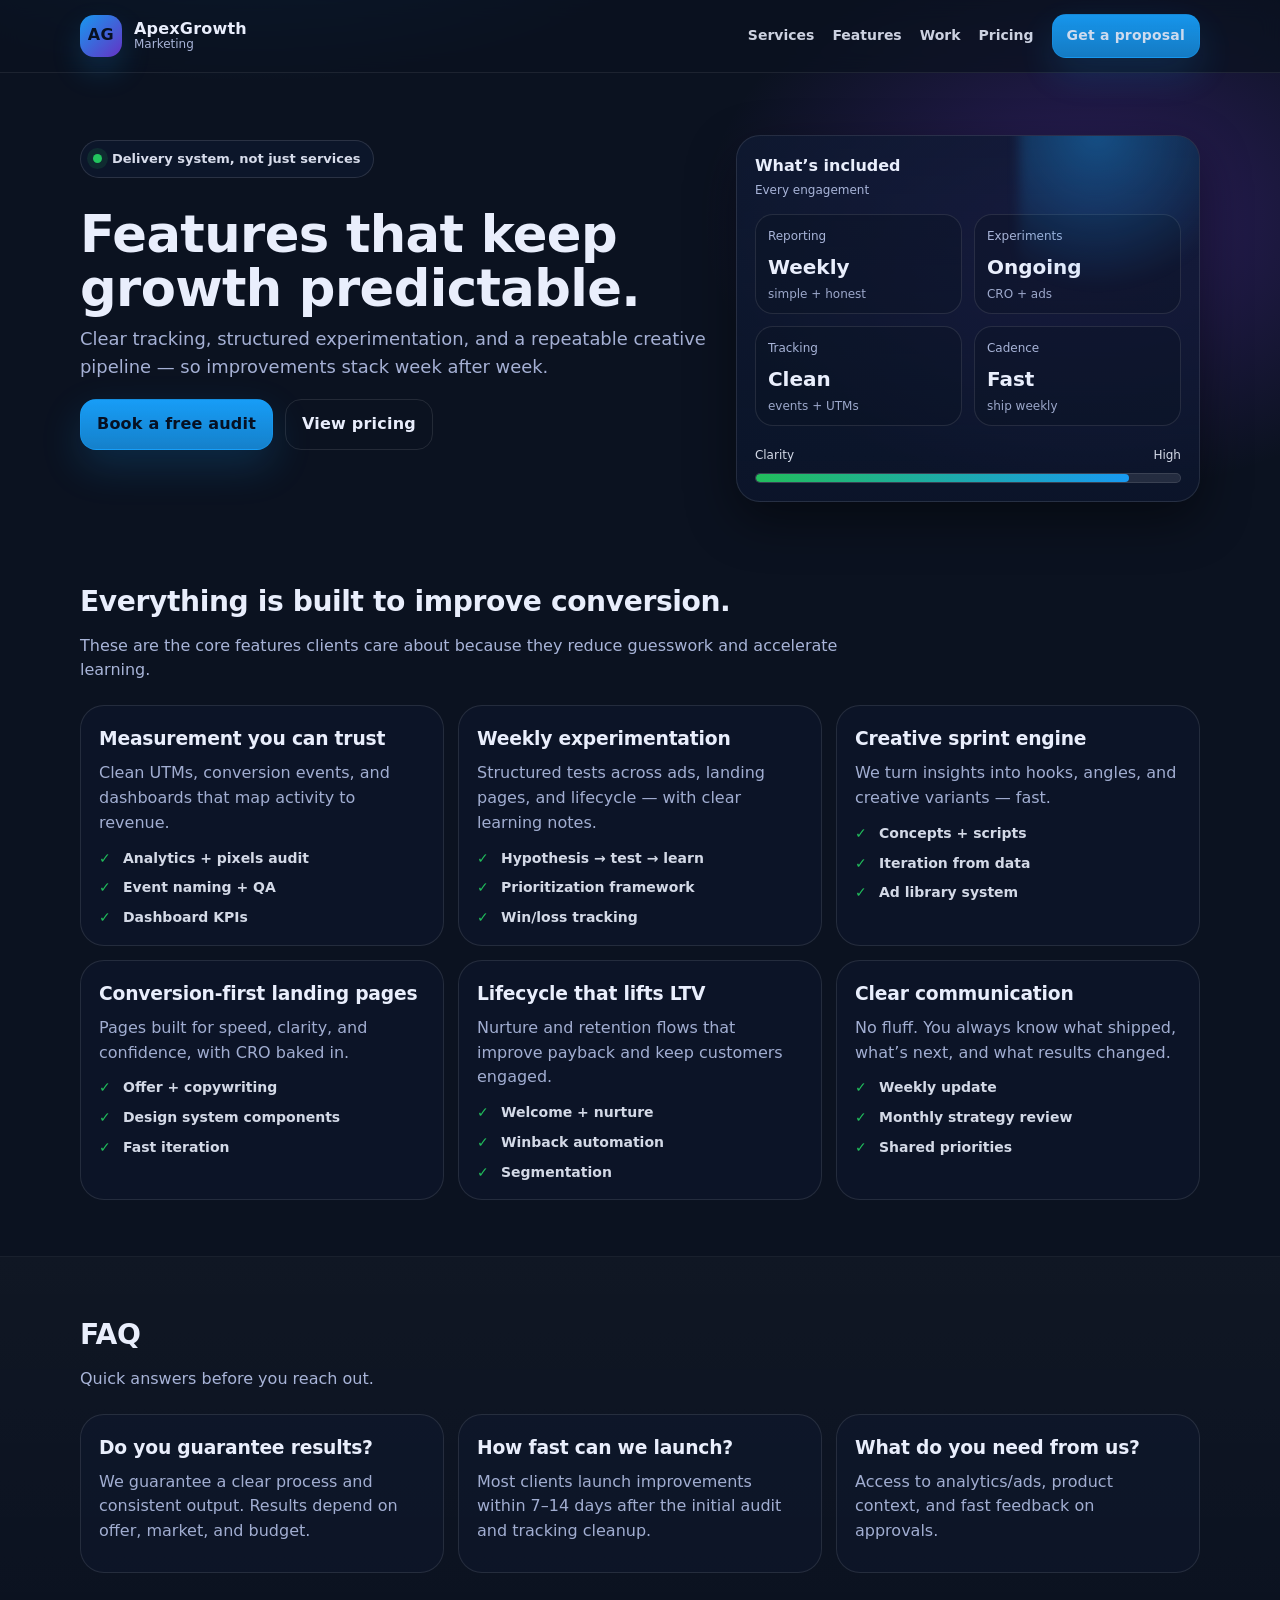
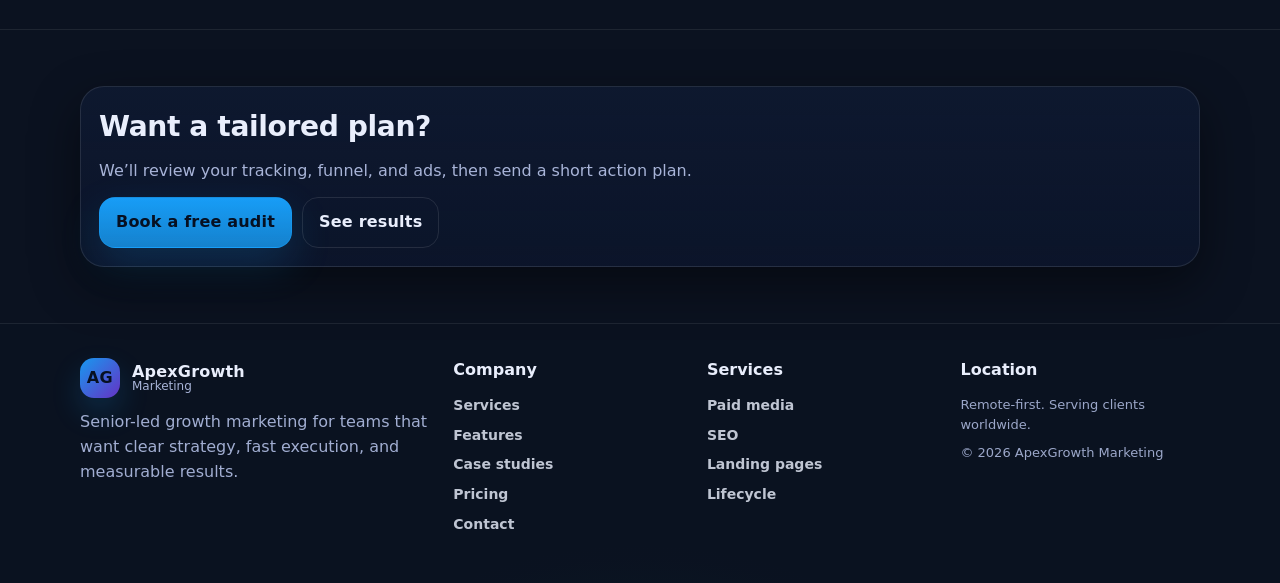
==== features.html @ e9d01a50 "Add Features page and navigation link Adds a new features page and links it from the header and foot" ====
<!doctype html>
<html lang="en">
  <head>
    <meta charset="UTF-8" />
    <meta name="viewport" content="width=device-width, initial-scale=1" />

    <title>Features — ApexGrowth Marketing</title>
    <meta
      name="description"
      content="Explore the features behind our marketing delivery system: reporting, experimentation, creative sprints, and conversion-focused execution."
    />
    <meta name="theme-color" content="#0b1220" />
    <meta name="robots" content="index,follow" />

    <meta property="og:title" content="Features — ApexGrowth Marketing" />
    <meta
      property="og:description"
      content="Reporting, experimentation, creative sprints, and conversion-focused execution."
    />
    <meta property="og:type" content="website" />

    <link rel="icon" href="data:image/svg+xml,%3Csvg xmlns='http://www.w3.org/2000/svg' viewBox='0 0 64 64'%3E%3Cpath fill='%2318a0fb' d='M32 6l24 12v28L32 58 8 46V18z'/%3E%3Cpath fill='%230b1220' d='M20 40l12-22 12 22h-7l-5-10-5 10z'/%3E%3C/svg%3E" />
    <link rel="stylesheet" href="styles.css" />
  </head>
  <body>
    <a class="skip-link" href="#main">Skip to content</a>

    <header class="header" id="top">
      <div class="container header__inner">
        <a class="brand" href="index.html#top" aria-label="ApexGrowth Home">
          <span class="brand__mark" aria-hidden="true">AG</span>
          <span class="brand__text">
            <span class="brand__name">ApexGrowth</span>
            <span class="brand__tag">Marketing</span>
          </span>
        </a>

        <nav class="nav" aria-label="Primary">
          <button class="nav__toggle" type="button" aria-expanded="false" aria-controls="nav-links">
            <span class="sr-only">Toggle menu</span>
            <span class="nav__toggleBars" aria-hidden="true"></span>
          </button>
          <div class="nav__links" id="nav-links">
            <a href="index.html#services">Services</a>
            <a href="features.html" aria-current="page">Features</a>
            <a href="index.html#work">Work</a>
            <a href="index.html#pricing">Pricing</a>
            <a href="index.html#contact" class="btn btn--small">Get a proposal</a>
          </div>
        </nav>
      </div>
    </header>

    <main id="main">
      <section class="hero">
        <div class="container hero__grid">
          <div class="hero__copy">
            <p class="pill">
              <span class="dot" aria-hidden="true"></span>
              Delivery system, not just services
            </p>
            <h1>Features that keep growth predictable.</h1>
            <p class="lead">
              Clear tracking, structured experimentation, and a repeatable creative pipeline — so improvements stack
              week after week.
            </p>
            <div class="hero__cta">
              <a class="btn" href="index.html#contact">Book a free audit</a>
              <a class="btn btn--ghost" href="index.html#pricing">View pricing</a>
            </div>
          </div>

          <div class="hero__card" role="region" aria-label="What you get">
            <div class="card card--glow">
              <div class="card__header">
                <p class="card__title">What’s included</p>
                <p class="card__subtitle">Every engagement</p>
              </div>
              <div class="card__grid">
                <div class="metric">
                  <p class="metric__label">Reporting</p>
                  <p class="metric__value">Weekly</p>
                  <p class="metric__note">simple + honest</p>
                </div>
                <div class="metric">
                  <p class="metric__label">Experiments</p>
                  <p class="metric__value">Ongoing</p>
                  <p class="metric__note">CRO + ads</p>
                </div>
                <div class="metric">
                  <p class="metric__label">Tracking</p>
                  <p class="metric__value">Clean</p>
                  <p class="metric__note">events + UTMs</p>
                </div>
                <div class="metric">
                  <p class="metric__label">Cadence</p>
                  <p class="metric__value">Fast</p>
                  <p class="metric__note">ship weekly</p>
                </div>
              </div>
              <div class="card__footer">
                <div class="progress">
                  <span class="progress__label">Clarity</span>
                  <span class="progress__value">High</span>
                </div>
                <div class="bar" aria-hidden="true"><span style="width: 88%"></span></div>
              </div>
            </div>
          </div>
        </div>
      </section>

      <section class="section" aria-label="Feature highlights">
        <div class="container">
          <div class="section__head">
            <h2>Everything is built to improve conversion.</h2>
            <p>These are the core features clients care about because they reduce guesswork and accelerate learning.</p>
          </div>

          <div class="grid grid--3">
            <article class="feature">
              <h3>Measurement you can trust</h3>
              <p>Clean UTMs, conversion events, and dashboards that map activity to revenue.</p>
              <ul class="checklist">
                <li>Analytics + pixels audit</li>
                <li>Event naming + QA</li>
                <li>Dashboard KPIs</li>
              </ul>
            </article>

            <article class="feature">
              <h3>Weekly experimentation</h3>
              <p>Structured tests across ads, landing pages, and lifecycle — with clear learning notes.</p>
              <ul class="checklist">
                <li>Hypothesis → test → learn</li>
                <li>Prioritization framework</li>
                <li>Win/loss tracking</li>
              </ul>
            </article>

            <article class="feature">
              <h3>Creative sprint engine</h3>
              <p>We turn insights into hooks, angles, and creative variants — fast.</p>
              <ul class="checklist">
                <li>Concepts + scripts</li>
                <li>Iteration from data</li>
                <li>Ad library system</li>
              </ul>
            </article>

            <article class="feature">
              <h3>Conversion-first landing pages</h3>
              <p>Pages built for speed, clarity, and confidence, with CRO baked in.</p>
              <ul class="checklist">
                <li>Offer + copywriting</li>
                <li>Design system components</li>
                <li>Fast iteration</li>
              </ul>
            </article>

            <article class="feature">
              <h3>Lifecycle that lifts LTV</h3>
              <p>Nurture and retention flows that improve payback and keep customers engaged.</p>
              <ul class="checklist">
                <li>Welcome + nurture</li>
                <li>Winback automation</li>
                <li>Segmentation</li>
              </ul>
            </article>

            <article class="feature">
              <h3>Clear communication</h3>
              <p>No fluff. You always know what shipped, what’s next, and what results changed.</p>
              <ul class="checklist">
                <li>Weekly update</li>
                <li>Monthly strategy review</li>
                <li>Shared priorities</li>
              </ul>
            </article>
          </div>
        </div>
      </section>

      <section class="section section--alt" aria-label="FAQ">
        <div class="container">
          <div class="section__head">
            <h2>FAQ</h2>
            <p>Quick answers before you reach out.</p>
          </div>

          <div class="grid grid--3">
            <article class="feature">
              <h3>Do you guarantee results?</h3>
              <p>We guarantee a clear process and consistent output. Results depend on offer, market, and budget.</p>
            </article>
            <article class="feature">
              <h3>How fast can we launch?</h3>
              <p>Most clients launch improvements within 7–14 days after the initial audit and tracking cleanup.</p>
            </article>
            <article class="feature">
              <h3>What do you need from us?</h3>
              <p>Access to analytics/ads, product context, and fast feedback on approvals.</p>
            </article>
          </div>
        </div>
      </section>

      <section class="section" aria-label="CTA">
        <div class="container">
          <div class="card" style="padding: 18px">
            <div class="section__head" style="margin-bottom: 0">
              <h2>Want a tailored plan?</h2>
              <p>We’ll review your tracking, funnel, and ads, then send a short action plan.</p>
            </div>
            <div style="display: flex; gap: 10px; flex-wrap: wrap; margin-top: 14px">
              <a class="btn" href="index.html#contact">Book a free audit</a>
              <a class="btn btn--ghost" href="index.html#work">See results</a>
            </div>
          </div>
        </div>
      </section>
    </main>

    <footer class="footer">
      <div class="container footer__grid">
        <div>
          <div class="brand brand--footer">
            <span class="brand__mark" aria-hidden="true">AG</span>
            <span class="brand__text">
              <span class="brand__name">ApexGrowth</span>
              <span class="brand__tag">Marketing</span>
            </span>
          </div>
          <p class="footer__blurb">
            Senior-led growth marketing for teams that want clear strategy, fast execution, and measurable results.
          </p>
        </div>

        <div class="footer__col">
          <div class="footer__title">Company</div>
          <a href="index.html#services">Services</a>
          <a href="features.html">Features</a>
          <a href="index.html#work">Case studies</a>
          <a href="index.html#pricing">Pricing</a>
          <a href="index.html#contact">Contact</a>
        </div>

        <div class="footer__col">
          <div class="footer__title">Services</div>
          <a href="index.html#services">Paid media</a>
          <a href="index.html#services">SEO</a>
          <a href="index.html#services">Landing pages</a>
          <a href="index.html#services">Lifecycle</a>
        </div>

        <div class="footer__col">
          <div class="footer__title">Location</div>
          <p class="footer__muted">Remote-first. Serving clients worldwide.</p>
          <p class="footer__muted">© <span id="year"></span> ApexGrowth Marketing</p>
        </div>
      </div>
    </footer>

    <script src="main.js" defer></script>
  </body>
</html>
---- styles.css ----
:root{
  --bg:#0b1220;
  --panel:#0f1a33;
  --panel2:#0c1730;
  --text:#e9eefc;
  --muted:#a8b4d8;
  --line:rgba(255,255,255,.10);
  --brand:#18a0fb;
  --brand2:#7c3aed;
  --good:#22c55e;
  --shadow:0 18px 50px rgba(0,0,0,.45);
  --radius:18px;
  --radius2:24px;
  --container:1120px;
}

*{box-sizing:border-box}
html{scroll-behavior:smooth}
body{
  margin:0;
  font-family: ui-sans-serif, system-ui, -apple-system, Segoe UI, Roboto, Helvetica, Arial, "Apple Color Emoji","Segoe UI Emoji";
  color:var(--text);
  background:
    radial-gradient(900px 500px at 20% -10%, rgba(24,160,251,.35), transparent 60%),
    radial-gradient(700px 500px at 85% 10%, rgba(124,58,237,.30), transparent 55%),
    radial-gradient(800px 800px at 50% 120%, rgba(34,197,94,.16), transparent 60%),
    var(--bg);
  line-height:1.55;
}
a{color:inherit; text-decoration:none}
img{max-width:100%; height:auto}

.container{
  width:min(var(--container), calc(100% - 40px));
  margin:0 auto;
}

.sr-only{
  position:absolute;
  width:1px;height:1px;
  padding:0;margin:-1px;
  overflow:hidden;clip:rect(0,0,0,0);
  white-space:nowrap;border:0;
}

.skip-link{
  position:absolute;
  left:12px; top:12px;
  transform:translateY(-200%);
  background:rgba(15,26,51,.95);
  border:1px solid var(--line);
  padding:10px 12px;
  border-radius:12px;
  z-index:9999;
}
.skip-link:focus{transform:translateY(0)}

/* Header */
.header{
  position:sticky;
  top:0;
  z-index:1000;
  background:rgba(11,18,32,.70);
  backdrop-filter: blur(10px);
  border-bottom:1px solid rgba(255,255,255,.08);
}
.header__inner{
  display:flex;
  align-items:center;
  justify-content:space-between;
  padding:14px 0;
  gap:16px;
}
.brand{
  display:flex;
  align-items:center;
  gap:12px;
  min-width:200px;
}
.brand__mark{
  width:42px;height:42px;
  border-radius:14px;
  display:grid;
  place-items:center;
  background:linear-gradient(135deg, rgba(24,160,251,.95), rgba(124,58,237,.80));
  box-shadow: 0 14px 30px rgba(24,160,251,.18);
  font-weight:800;
  letter-spacing:.4px;
  color:#071022;
}
.brand__text{display:flex; flex-direction:column; line-height:1.05}
.brand__name{font-weight:800; letter-spacing:.2px}
.brand__tag{font-size:12px; color:var(--muted)}
.brand--footer .brand__mark{width:40px;height:40px}

.nav{display:flex; align-items:center; gap:12px}
.nav__toggle{
  display:none;
  width:42px;height:42px;
  border-radius:14px;
  border:1px solid var(--line);
  background:rgba(15,26,51,.55);
  color:var(--text);
}
.nav__toggleBars{
  display:block;
  width:18px;height:2px;
  background:currentColor;
  border-radius:2px;
  margin:0 auto;
  position:relative;
}
.nav__toggleBars::before,
.nav__toggleBars::after{
  content:"";
  position:absolute;
  left:0;
  width:18px;height:2px;
  background:currentColor;
  border-radius:2px;
}
.nav__toggleBars::before{top:-6px}
.nav__toggleBars::after{top:6px}

.nav__links{
  display:flex;
  align-items:center;
  gap:18px;
}
.nav__links a{
  color:rgba(233,238,252,.92);
  font-weight:600;
  font-size:14px;
  opacity:.95;
}
.nav__links a:hover{opacity:1}

/* Buttons */
.btn{
  display:inline-flex;
  align-items:center;
  justify-content:center;
  gap:10px;
  padding:12px 16px;
  border-radius:16px;
  border:1px solid rgba(24,160,251,.38);
  background:linear-gradient(180deg, rgba(24,160,251,.98), rgba(24,160,251,.78));
  color:#061022;
  font-weight:800;
  letter-spacing:.2px;
  box-shadow: 0 16px 40px rgba(24,160,251,.18);
}
.btn:hover{filter:brightness(1.04)}
.btn:active{transform:translateY(1px)}
.btn--ghost{
  background:transparent;
  color:var(--text);
  border:1px solid var(--line);
  box-shadow:none;
}
.btn--ghost:hover{background:rgba(255,255,255,.06)}
.btn--small{padding:10px 14px; border-radius:14px}

/* Hero */
.hero{padding:54px 0 22px}
.hero__grid{
  display:grid;
  grid-template-columns: 1.15fr .85fr;
  align-items:start;
  gap:28px;
}
.pill{
  display:inline-flex;
  align-items:center;
  gap:10px;
  padding:8px 12px;
  border-radius:999px;
  border:1px solid rgba(255,255,255,.12);
  background:rgba(15,26,51,.55);
  color:rgba(233,238,252,.92);
  font-weight:650;
  font-size:13px;
}
.dot{width:9px;height:9px;border-radius:50%;background:var(--good); box-shadow:0 0 0 6px rgba(34,197,94,.12)}
.hero h1{
  margin:16px 0 10px;
  font-size: clamp(34px, 4vw, 52px);
  line-height:1.06;
  letter-spacing:-.6px;
}
.lead{
  margin:0;
  color:rgba(168,180,216,.98);
  font-size: clamp(16px, 1.4vw, 18px);
  max-width: 60ch;
}
.hero__cta{display:flex; gap:12px; margin:18px 0 22px; flex-wrap:wrap}

.hero__stats{
  display:grid;
  grid-template-columns: repeat(3, minmax(0, 1fr));
  gap:12px;
  margin:0;
}
.stat{
  padding:14px 14px 12px;
  border-radius: var(--radius);
  border:1px solid rgba(255,255,255,.10);
  background:rgba(15,26,51,.40);
}
.stat dt{font-size:12px; color:var(--muted); margin:0 0 6px}
.stat dd{margin:0; font-weight:900; font-size:18px}

.trust{margin-top:18px}
.trust__label{display:block; font-size:12px; color:var(--muted); margin-bottom:8px}
.trust__logos{
  display:flex;
  flex-wrap:wrap;
  gap:10px;
  opacity:.9;
}
.trust__logos span{
  padding:8px 10px;
  border-radius: 999px;
  border:1px solid rgba(255,255,255,.10);
  background:rgba(11,18,32,.25);
  font-weight:700;
  font-size:12px;
  letter-spacing:.2px;
}

.card{
  border-radius: var(--radius2);
  border:1px solid rgba(255,255,255,.10);
  background:linear-gradient(180deg, rgba(15,26,51,.78), rgba(12,23,48,.62));
  box-shadow: var(--shadow);
}
.card--glow{
  position:relative;
  overflow:hidden;
}
.card--glow::before{
  content:"";
  position:absolute;
  inset:-80px -80px auto auto;
  width:260px;height:260px;
  background:radial-gradient(circle at 30% 30%, rgba(24,160,251,.40), transparent 60%);
  filter: blur(6px);
}
.hero__card{padding-top:8px}
.card__header{padding:18px 18px 0}
.card__title{margin:0; font-weight:850}
.card__subtitle{margin:3px 0 0; color:var(--muted); font-size:12px}
.card__grid{
  display:grid;
  grid-template-columns: repeat(2, minmax(0, 1fr));
  gap:12px;
  padding:14px 18px 10px;
}
.metric{
  padding:12px 12px 10px;
  border-radius: var(--radius);
  border:1px solid rgba(255,255,255,.10);
  background:rgba(11,18,32,.35);
}
.metric__label{margin:0; color:var(--muted); font-size:12px}
.metric__value{margin:6px 0 0; font-size:20px; font-weight:900}
.metric__note{margin:2px 0 0; color:rgba(168,180,216,.92); font-size:12px}
.card__footer{padding:0 18px 18px}
.progress{
  display:flex;
  justify-content:space-between;
  margin:10px 0 8px;
  font-size:12px;
  color:rgba(233,238,252,.9);
}
.bar{
  height:10px;
  border-radius:999px;
  background:rgba(255,255,255,.10);
  border:1px solid rgba(255,255,255,.10);
  overflow:hidden;
}
.bar span{
  display:block;
  height:100%;
  border-radius:999px;
  background:linear-gradient(90deg, rgba(34,197,94,.95), rgba(24,160,251,.95));
}

/* Sections */
.section{padding:56px 0}
.section--alt{
  background: linear-gradient(180deg, rgba(255,255,255,.02), rgba(255,255,255,0));
  border-top:1px solid rgba(255,255,255,.06);
  border-bottom:1px solid rgba(255,255,255,.06);
}
.section__head{
  display:flex;
  flex-direction:column;
  gap:10px;
  margin-bottom: 22px;
}
.section__head h2{
  margin:0;
  font-size: clamp(24px, 2.2vw, 34px);
  letter-spacing:-.4px;
}
.section__head p{margin:0; color:var(--muted); max-width: 78ch}

.grid{display:grid; gap:14px}
.grid--3{grid-template-columns: repeat(3, minmax(0, 1fr))}

.feature,.case,.price,.quote{
  padding:18px 18px 16px;
  border-radius: var(--radius2);
  border:1px solid rgba(255,255,255,.10);
  background:rgba(15,26,51,.40);
}
.feature h3,.case h3,.price h3{margin:0 0 8px; letter-spacing:-.2px}
.feature p,.case p,.price p{margin:0 0 12px; color:rgba(168,180,216,.96)}

.checklist{
  list-style:none;
  padding:0;
  margin:0;
  display:grid;
  gap:8px;
}
.checklist li{
  position:relative;
  padding-left:24px;
  color:rgba(233,238,252,.90);
  font-weight:650;
  font-size:14px;
}
.checklist li::before{
  content:"✓";
  position:absolute;
  left:0; top:0;
  color:rgba(34,197,94,.95);
  font-weight:900;
}

.case__badge{
  display:inline-flex;
  padding:6px 10px;
  border-radius:999px;
  border:1px solid rgba(255,255,255,.10);
  background:rgba(11,18,32,.30);
  color:rgba(233,238,252,.92);
  font-size:12px;
  font-weight:750;
  margin-bottom:10px;
}
.case__results{
  display:grid;
  grid-template-columns: repeat(3, minmax(0, 1fr));
  gap:10px;
  margin:12px 0 0;
}
.case__results dt{font-size:12px; color:var(--muted); margin:0 0 4px}
.case__results dd{margin:0; font-weight:900}

.steps{
  list-style:none;
  padding:0;
  margin:0;
  display:grid;
  grid-template-columns: repeat(4, minmax(0, 1fr));
  gap:12px;
}
.step{
  padding:18px 18px 16px;
  border-radius: var(--radius2);
  border:1px solid rgba(255,255,255,.10);
  background:rgba(15,26,51,.40);
}
.step__num{
  font-weight:950;
  letter-spacing:.2px;
  color:rgba(24,160,251,.95);
  margin-bottom:10px;
}
.step h3{margin:0 0 8px}
.step p{margin:0; color:rgba(168,180,216,.96)}

.price__top{
  display:flex;
  align-items:center;
  justify-content:space-between;
  gap:12px;
}
.badge{
  padding:6px 10px;
  border-radius:999px;
  background:rgba(24,160,251,.16);
  border:1px solid rgba(24,160,251,.28);
  color:rgba(233,238,252,.92);
  font-weight:800;
  font-size:12px;
}
.price__tag{margin:0 0 12px; color:rgba(168,180,216,.96)}
.price__value{
  margin:0 0 10px;
  font-size:34px;
  letter-spacing:-.4px;
  font-weight:950;
}
.price__value span{font-size:14px; color:var(--muted); font-weight:700}
.price--featured{
  background:linear-gradient(180deg, rgba(24,160,251,.20), rgba(15,26,51,.48));
  border-color: rgba(24,160,251,.28);
  box-shadow: 0 22px 60px rgba(24,160,251,.12);
}
.price .btn{width:100%}

.fineprint{
  margin:12px 0 0;
  color:rgba(168,180,216,.86);
  font-size:12px;
}

.quote blockquote{
  margin:0 0 14px;
  color:rgba(233,238,252,.92);
  font-weight:650;
}
.quote figcaption{
  display:flex;
  align-items:center;
  gap:10px;
  color:rgba(168,180,216,.96);
}
.avatar{
  width:40px;height:40px;
  border-radius:14px;
  display:grid;place-items:center;
  background:rgba(255,255,255,.08);
  border:1px solid rgba(255,255,255,.10);
  font-weight:900;
  color:rgba(233,238,252,.92);
}
.quote__name{font-weight:900; color:rgba(233,238,252,.92)}
.quote__role{font-size:12px}

/* Contact */
.contact{
  display:grid;
  grid-template-columns: 1fr 1fr;
  gap:18px;
  align-items:start;
}
.contact__copy h2{margin:0 0 8px}
.contact__copy p{margin:0 0 14px; color:rgba(168,180,216,.96)}
.contact__highlights{display:grid; gap:10px; margin-top:10px}
.mini{
  padding:12px 14px;
  border-radius: var(--radius2);
  border:1px solid rgba(255,255,255,.10);
  background:rgba(15,26,51,.35);
}
.mini__kicker{font-size:12px; color:var(--muted); margin-bottom:4px; font-weight:750}
.mini__text a{text-decoration:underline; text-underline-offset:3px}

.form{padding:18px}
.form label{display:flex; flex-direction:column; gap:6px; margin-bottom:12px}
.form span{font-weight:750; font-size:13px; color:rgba(233,238,252,.92)}
.form__row{
  display:grid;
  grid-template-columns: 1fr 1fr;
  gap:12px;
}
input, select, textarea{
  width:100%;
  padding:12px 12px;
  border-radius: 14px;
  border:1px solid rgba(255,255,255,.12);
  background:rgba(11,18,32,.42);
  color:var(--text);
  outline:none;
}
textarea{resize:vertical}
input::placeholder, textarea::placeholder{color:rgba(168,180,216,.75)}
input:focus, select:focus, textarea:focus{
  border-color: rgba(24,160,251,.60);
  box-shadow: 0 0 0 4px rgba(24,160,251,.14);
}
.form__actions{display:flex; gap:12px; align-items:center; flex-wrap:wrap}
.form__fineprint{margin:0; font-size:12px; color:rgba(168,180,216,.86); max-width: 40ch}
.form__status{margin:10px 0 0; color:rgba(233,238,252,.92); font-weight:700}

/* Footer */
.footer{
  padding:34px 0 48px;
  border-top:1px solid rgba(255,255,255,.08);
  background:rgba(11,18,32,.35);
}
.footer__grid{
  display:grid;
  grid-template-columns: 1.2fr .8fr .8fr .8fr;
  gap:14px;
}
.footer__blurb{margin:12px 0 0; color:rgba(168,180,216,.96); max-width: 52ch}
.footer__col{display:flex; flex-direction:column; gap:8px}
.footer__title{font-weight:900; margin-bottom:4px}
.footer__col a{color:rgba(233,238,252,.90); font-weight:650; font-size:14px; opacity:.9}
.footer__col a:hover{opacity:1; text-decoration:underline; text-underline-offset:3px}
.footer__muted{margin:0; color:rgba(168,180,216,.92); font-size:13px}

/* Responsive */
@media (max-width: 980px){
  .hero__grid{grid-template-columns:1fr}
  .hero{padding-top:38px}
  .steps{grid-template-columns: repeat(2, minmax(0, 1fr))}
  .grid--3{grid-template-columns: repeat(2, minmax(0, 1fr))}
  .contact{grid-template-columns:1fr}
  .footer__grid{grid-template-columns:1fr 1fr}
}
@media (max-width: 680px){
  .nav__toggle{display:inline-grid; place-items:center}
  .nav__links{
    position:absolute;
    right:20px;
    top:62px;
    width:min(320px, calc(100vw - 40px));
    display:none;
    flex-direction:column;
    align-items:stretch;
    gap:10px;
    padding:12px;
    border-radius:18px;
    border:1px solid rgba(255,255,255,.12);
    background:rgba(11,18,32,.92);
    box-shadow: var(--shadow);
  }
  .nav__links.is-open{display:flex}
  .nav__links a{padding:10px 12px; border-radius:14px}
  .nav__links a:hover{background:rgba(255,255,255,.06)}
  .brand{min-width:auto}
  .hero__stats{grid-template-columns:1fr}
  .grid--3{grid-template-columns:1fr}
  .steps{grid-template-columns:1fr}
  .form__row{grid-template-columns:1fr}
  .footer__grid{grid-template-columns:1fr}
}

@media (prefers-reduced-motion: reduce){
  html{scroll-behavior:auto}
  *{transition:none !important; animation:none !important}
}
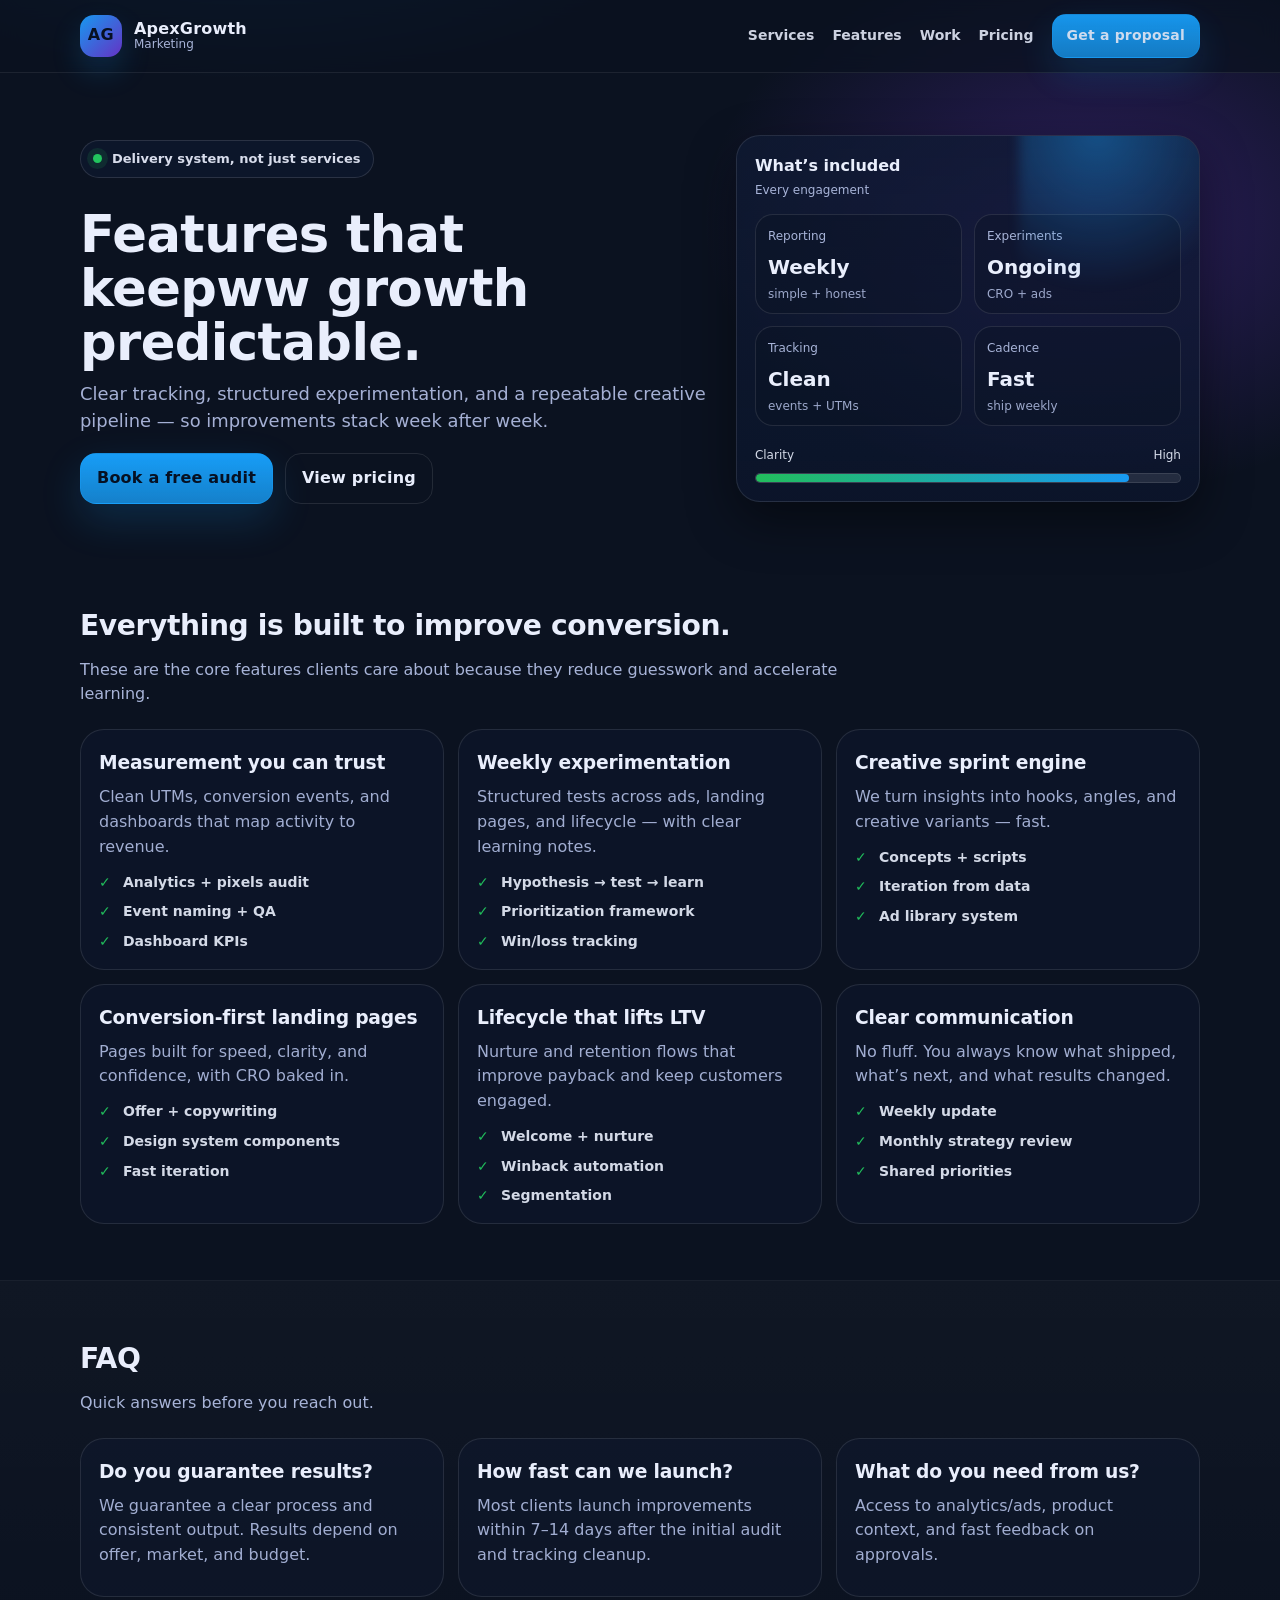
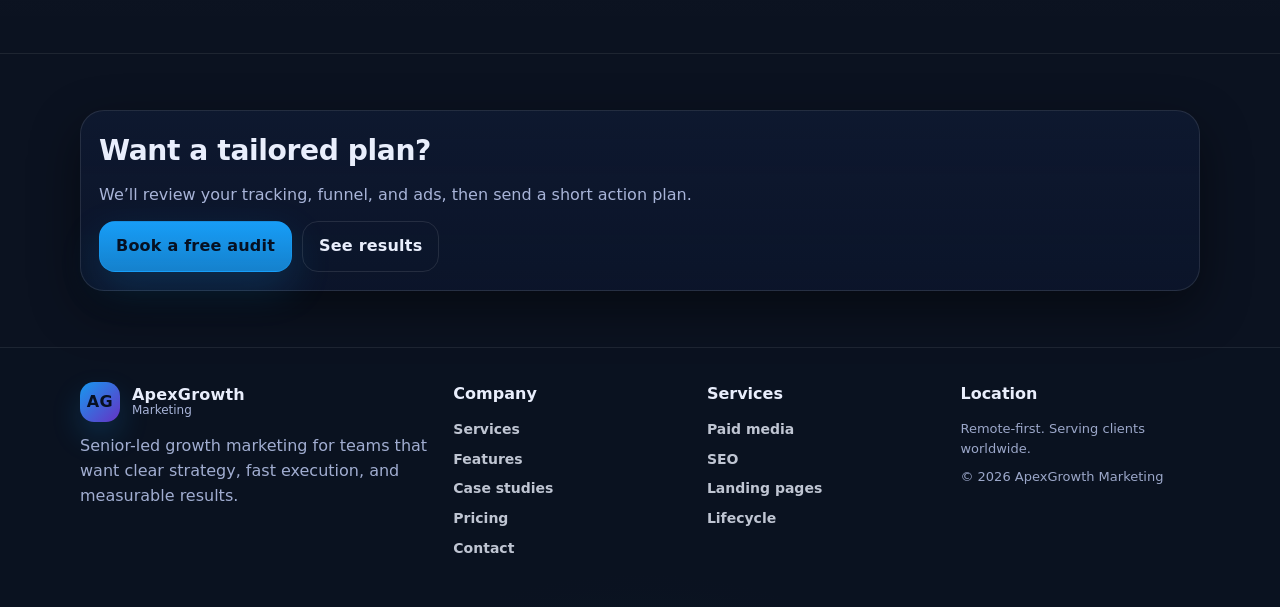
==== commit 5a2133f0: "Mar 17, 2026, 10:47 PM" ====
--- a/features.html
+++ b/features.html
@@ -59,7 +59,7 @@
               <span class="dot" aria-hidden="true"></span>
               Delivery system, not just services
             </p>
-            <h1>Features that keep growth predictable.</h1>
+            <h1>Features that keepww growth predictable.</h1>
             <p class="lead">
               Clear tracking, structured experimentation, and a repeatable creative pipeline — so improvements stack
               week after week.
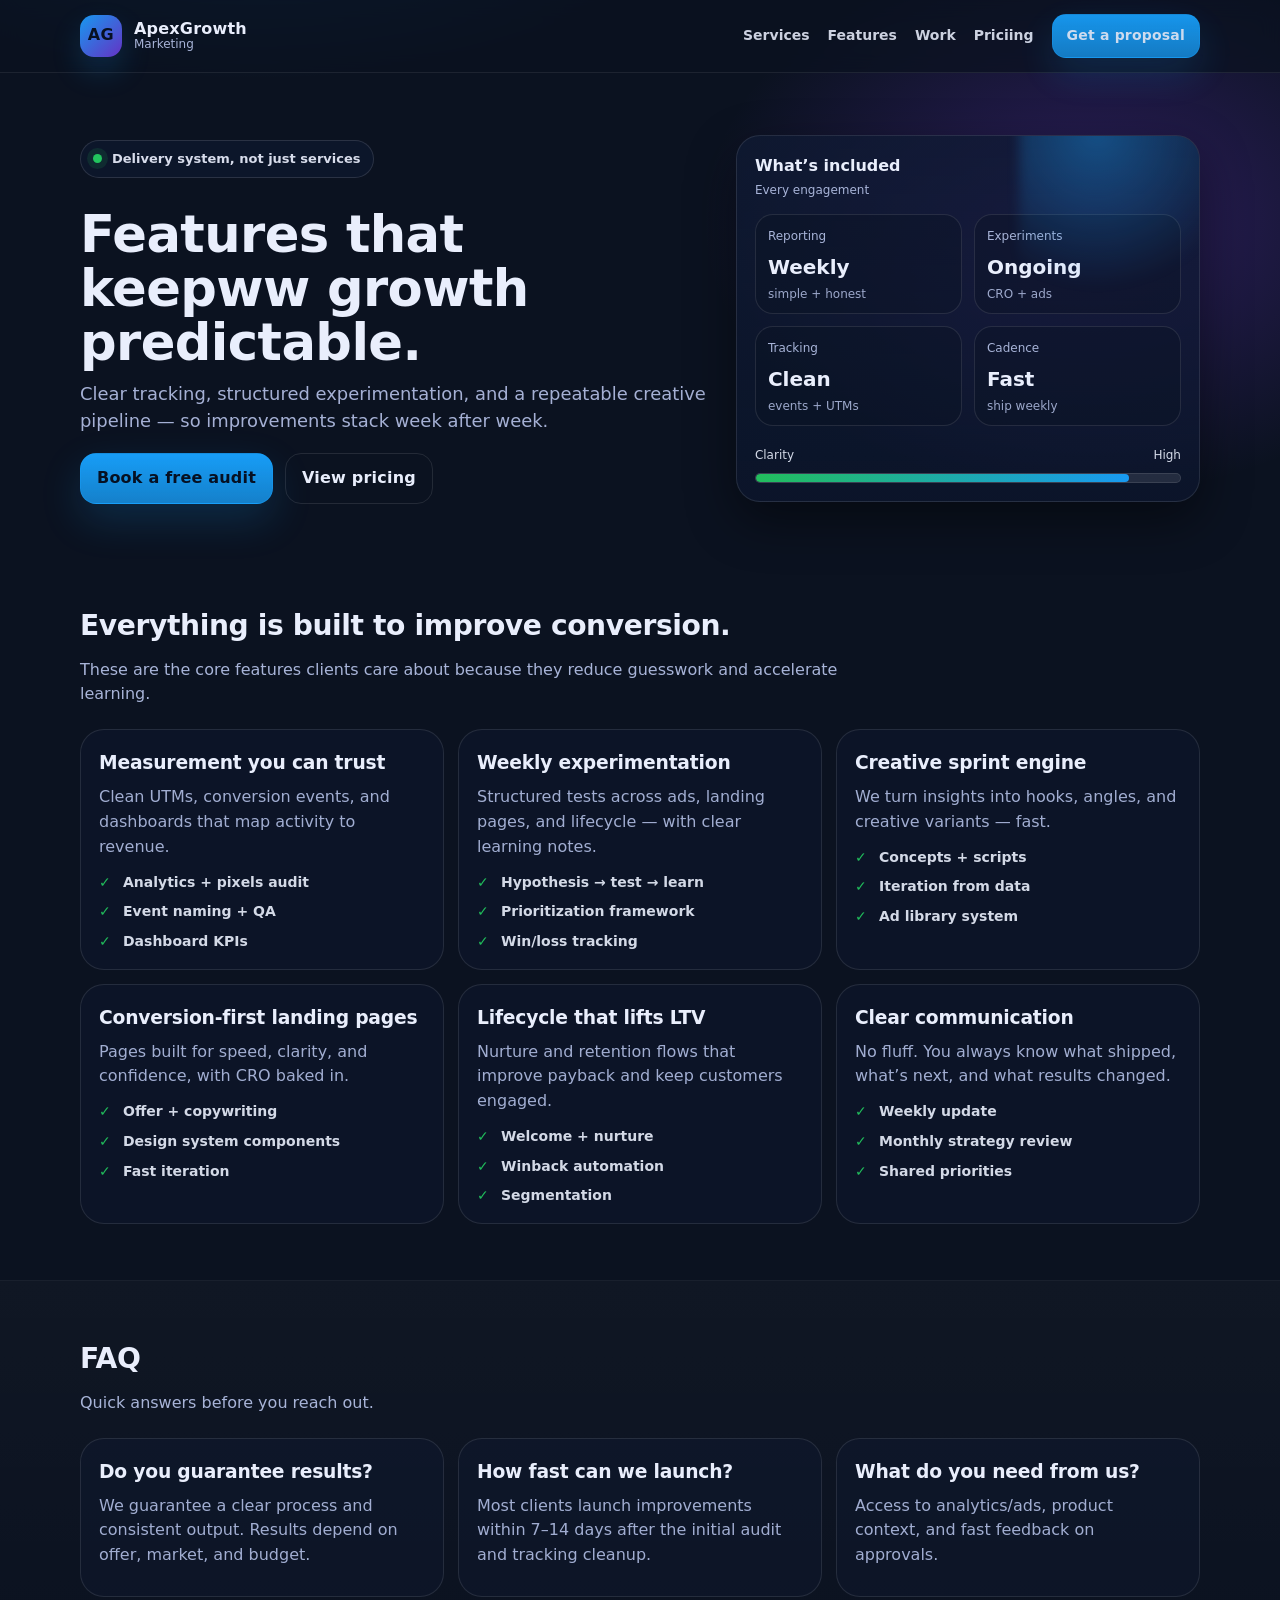
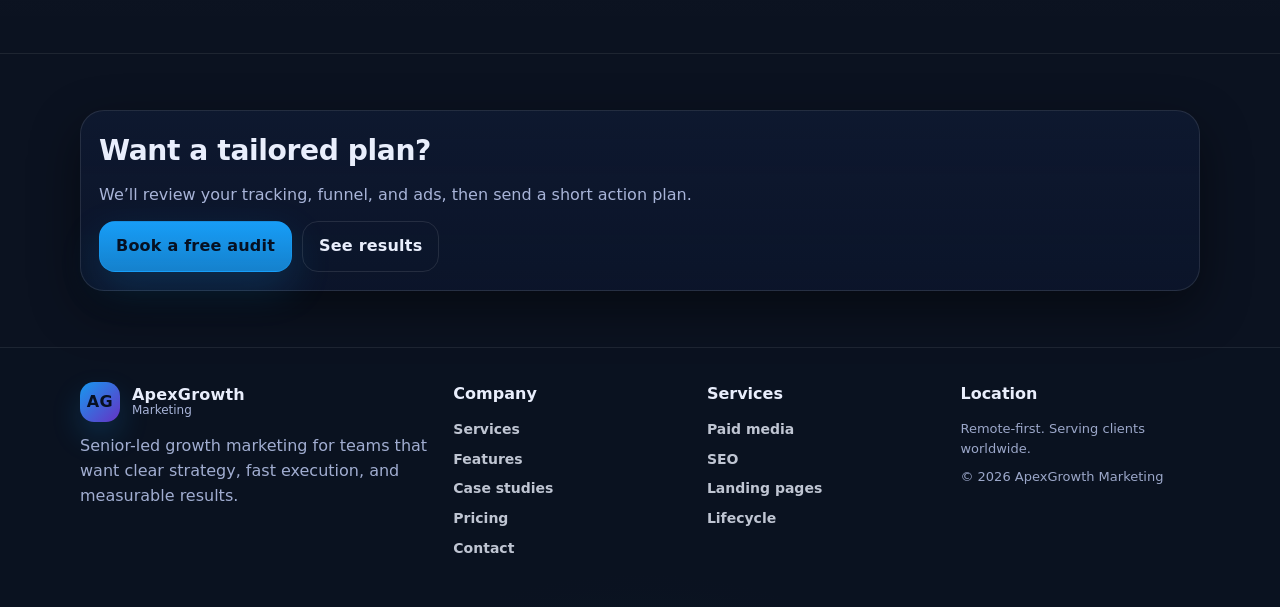
==== commit e422d314: "Mar 17, 2026, 10:53 PM" ====
--- a/features.html
+++ b/features.html
@@ -44,7 +44,7 @@
             <a href="index.html#services">Services</a>
             <a href="features.html" aria-current="page">Features</a>
             <a href="index.html#work">Work</a>
-            <a href="index.html#pricing">Pricing</a>
+            <a href="index.html#pricing">Priciing</a>
             <a href="index.html#contact" class="btn btn--small">Get a proposal</a>
           </div>
         </nav>
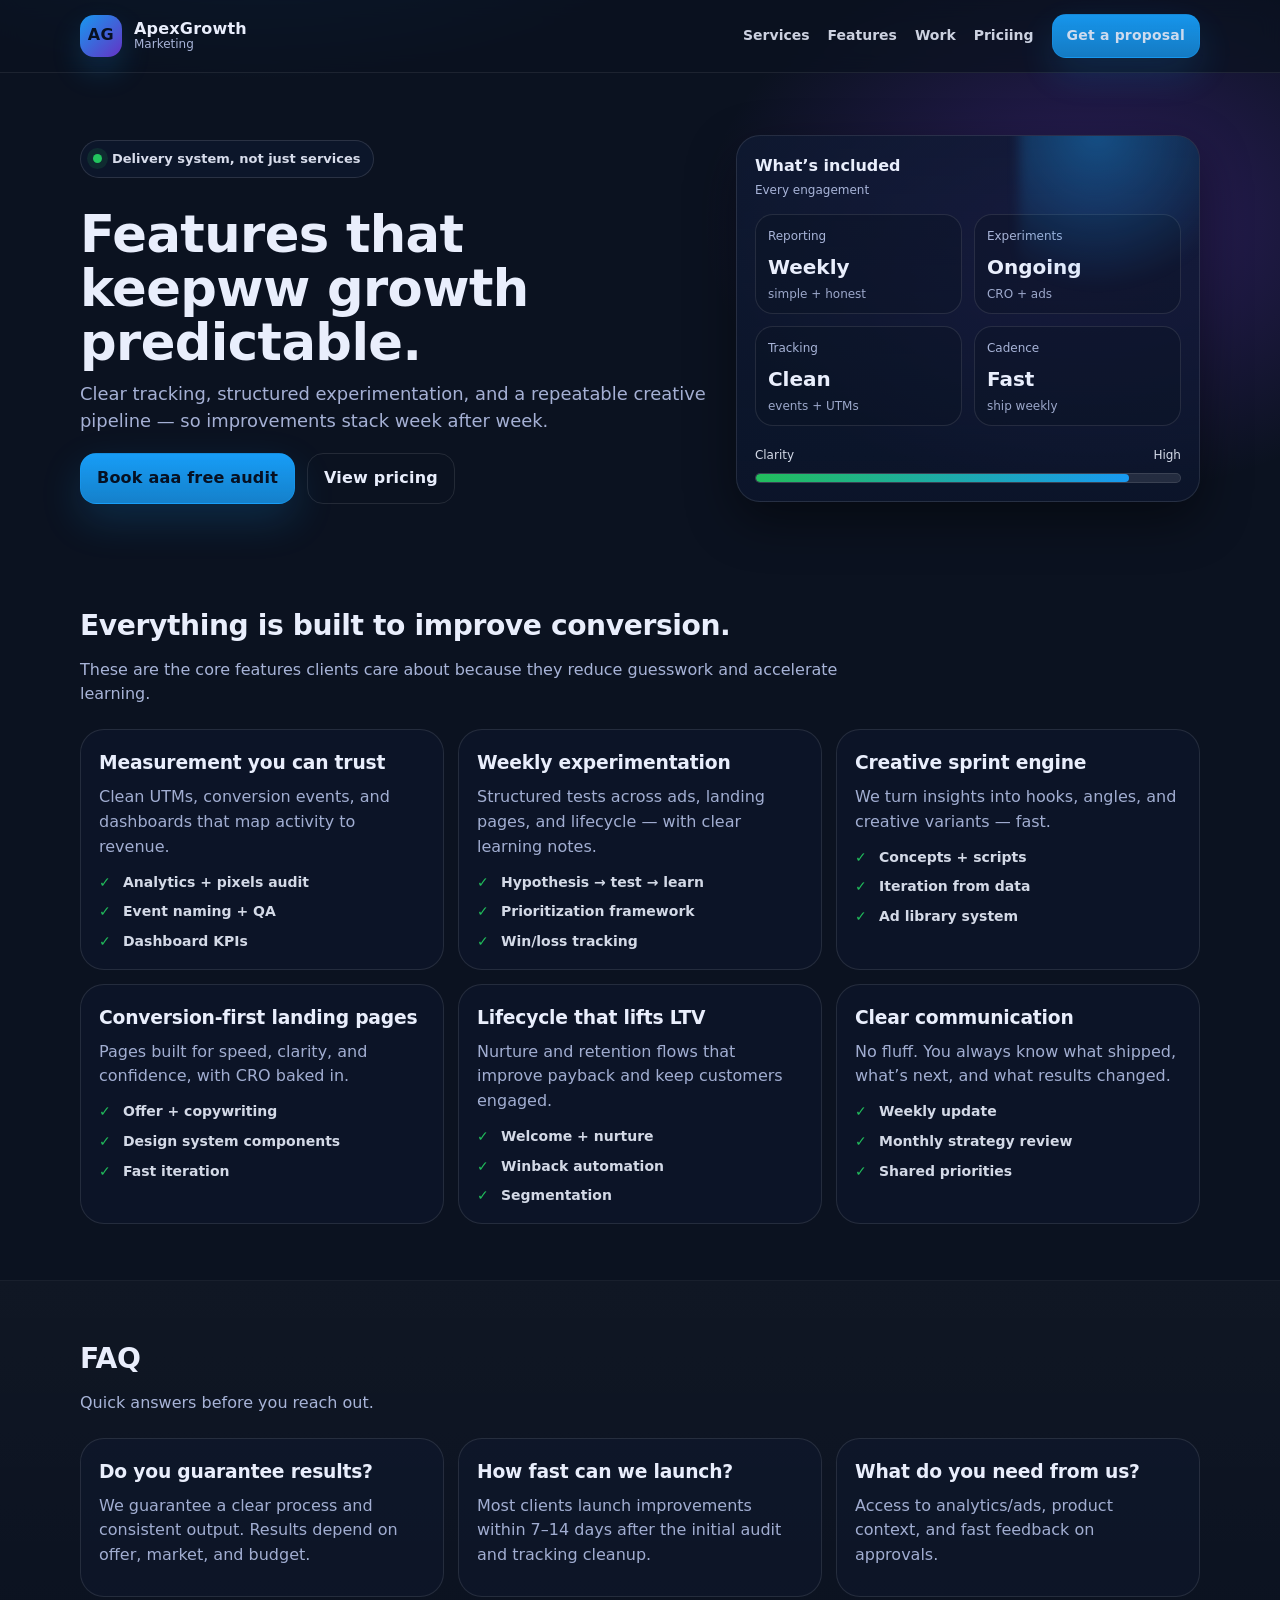
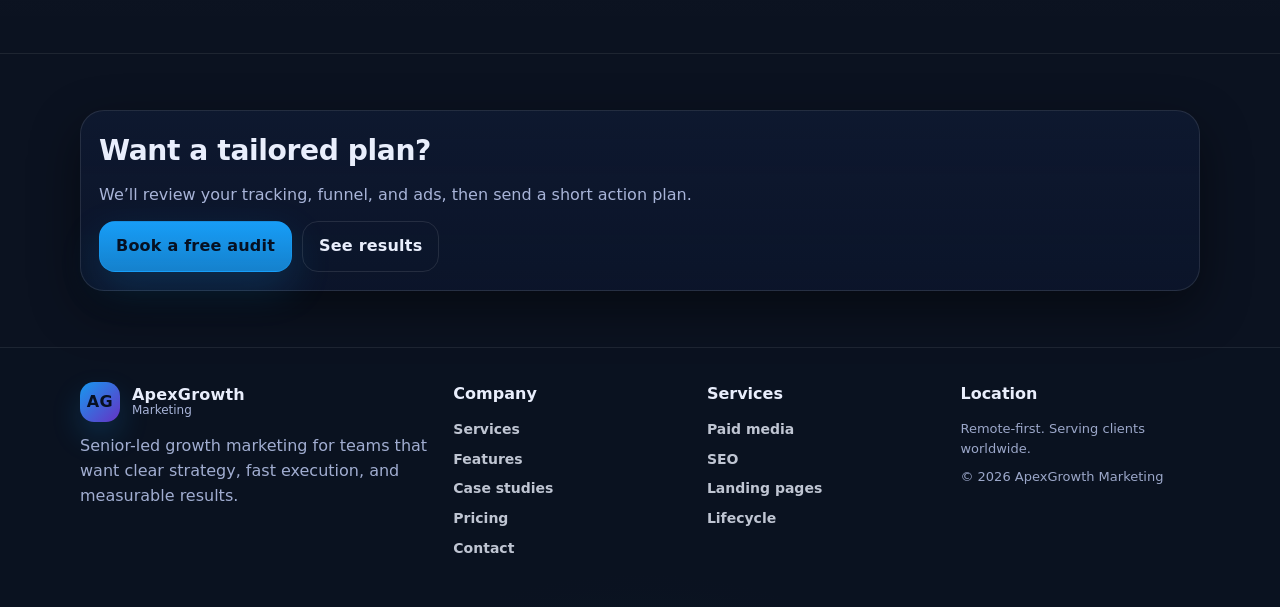
==== commit c40a1304: "Mar 17, 2026, 10:53 PM" ====
--- a/features.html
+++ b/features.html
@@ -65,7 +65,7 @@
               week after week.
             </p>
             <div class="hero__cta">
-              <a class="btn" href="index.html#contact">Book a free audit</a>
+              <a class="btn" href="index.html#contact">Book aaa free audit</a>
               <a class="btn btn--ghost" href="index.html#pricing">View pricing</a>
             </div>
           </div>
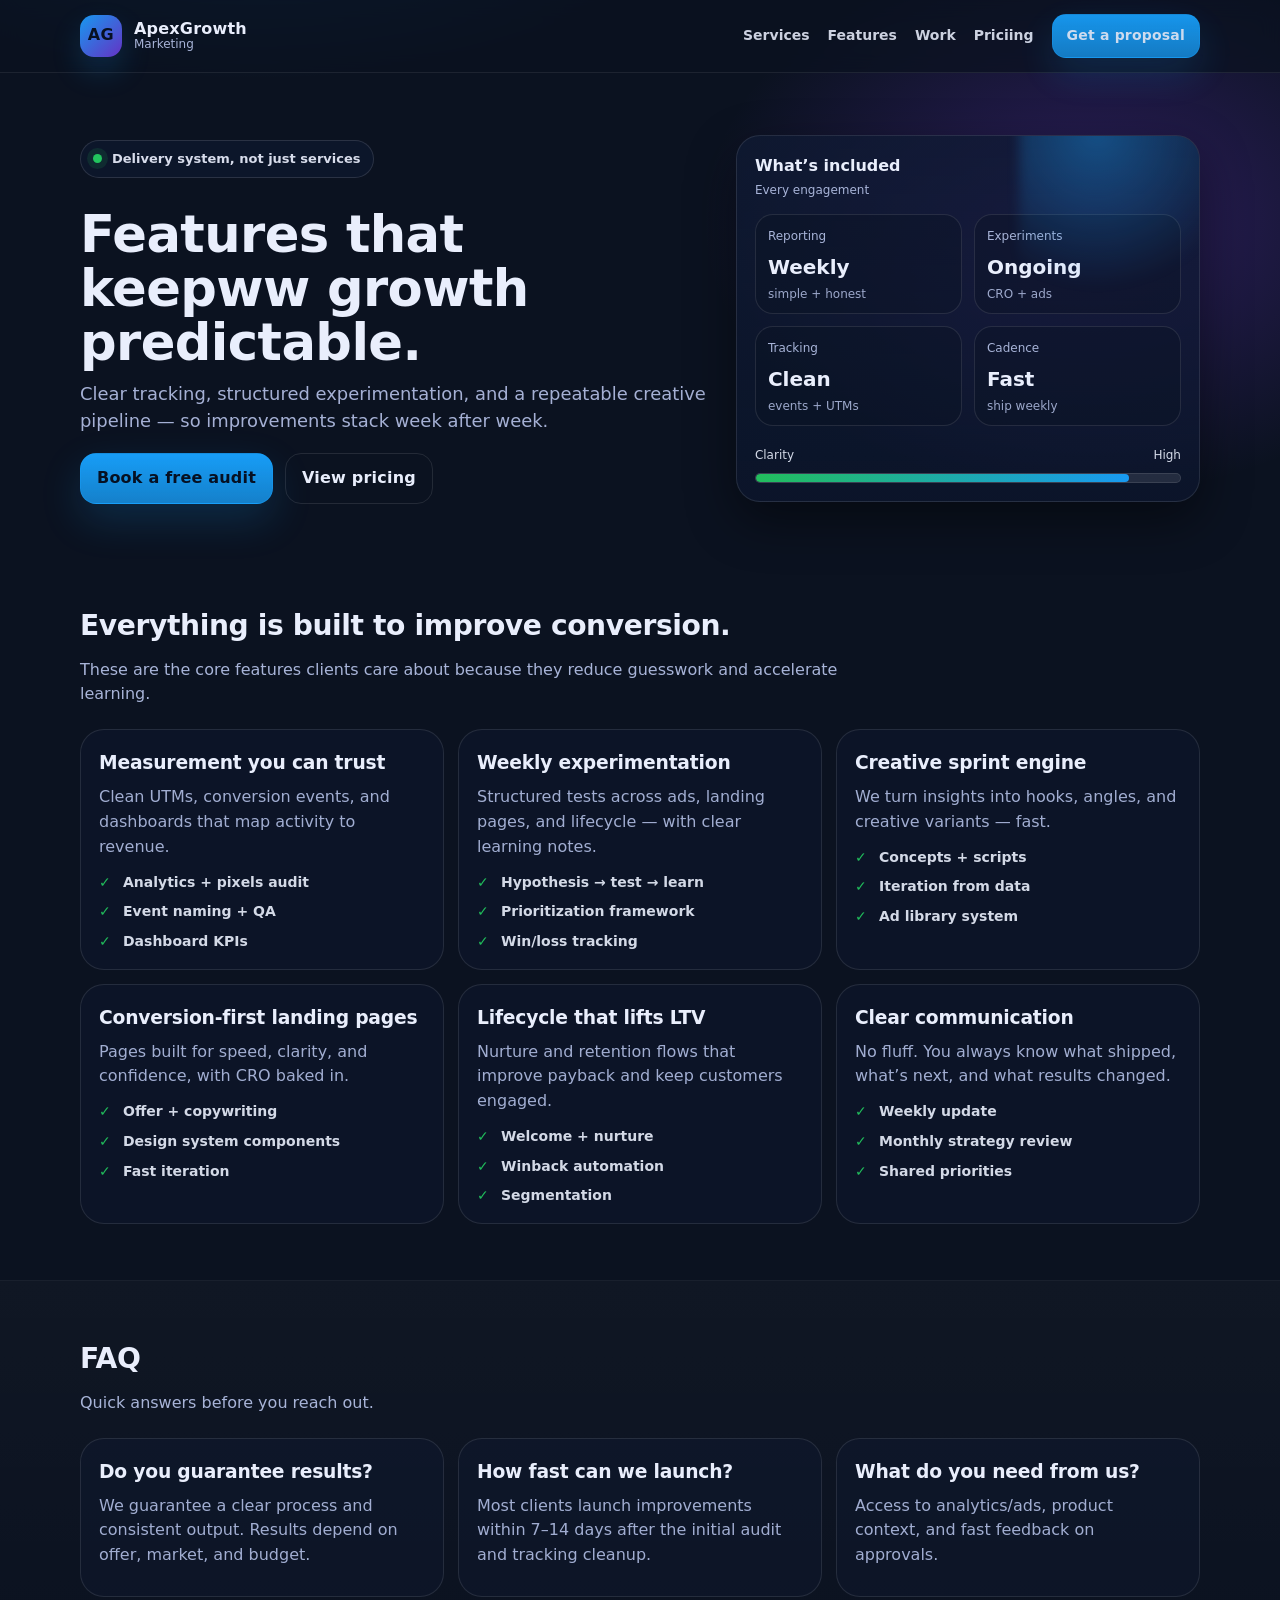
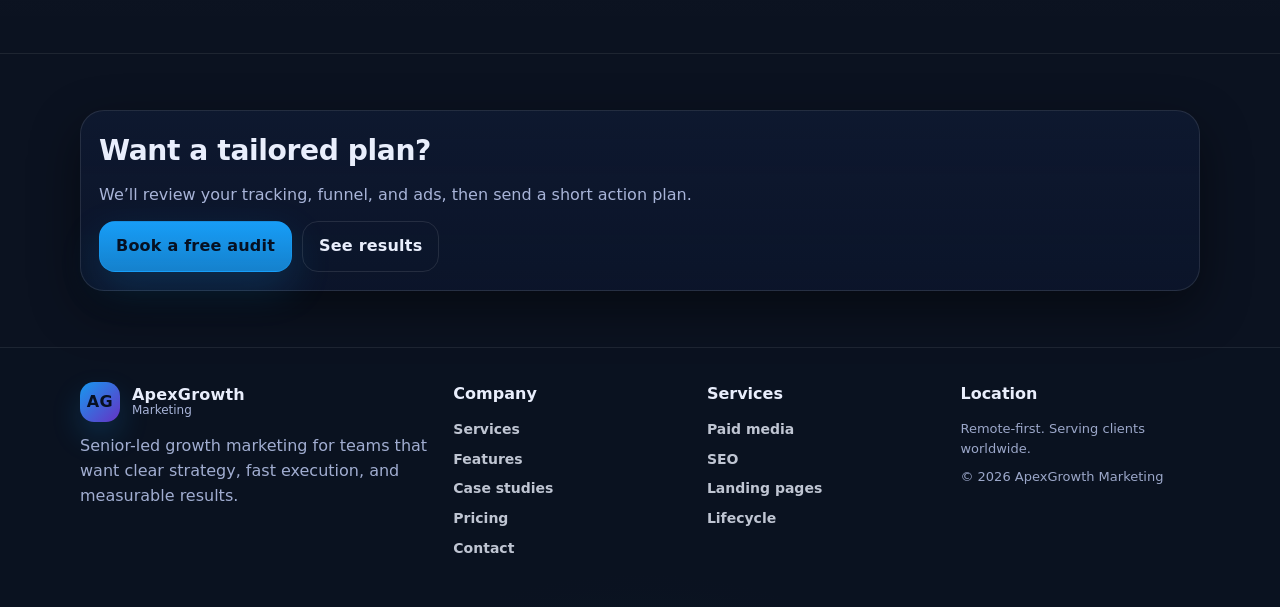
==== commit 72c4546f: "Mar 18, 2026, 4:26 AM" ====
--- a/features.html
+++ b/features.html
@@ -65,7 +65,7 @@
               week after week.
             </p>
             <div class="hero__cta">
-              <a class="btn" href="index.html#contact">Book aaa free audit</a>
+              <a class="btn" href="index.html#contact">Book a free audit</a>
               <a class="btn btn--ghost" href="index.html#pricing">View pricing</a>
             </div>
           </div>
